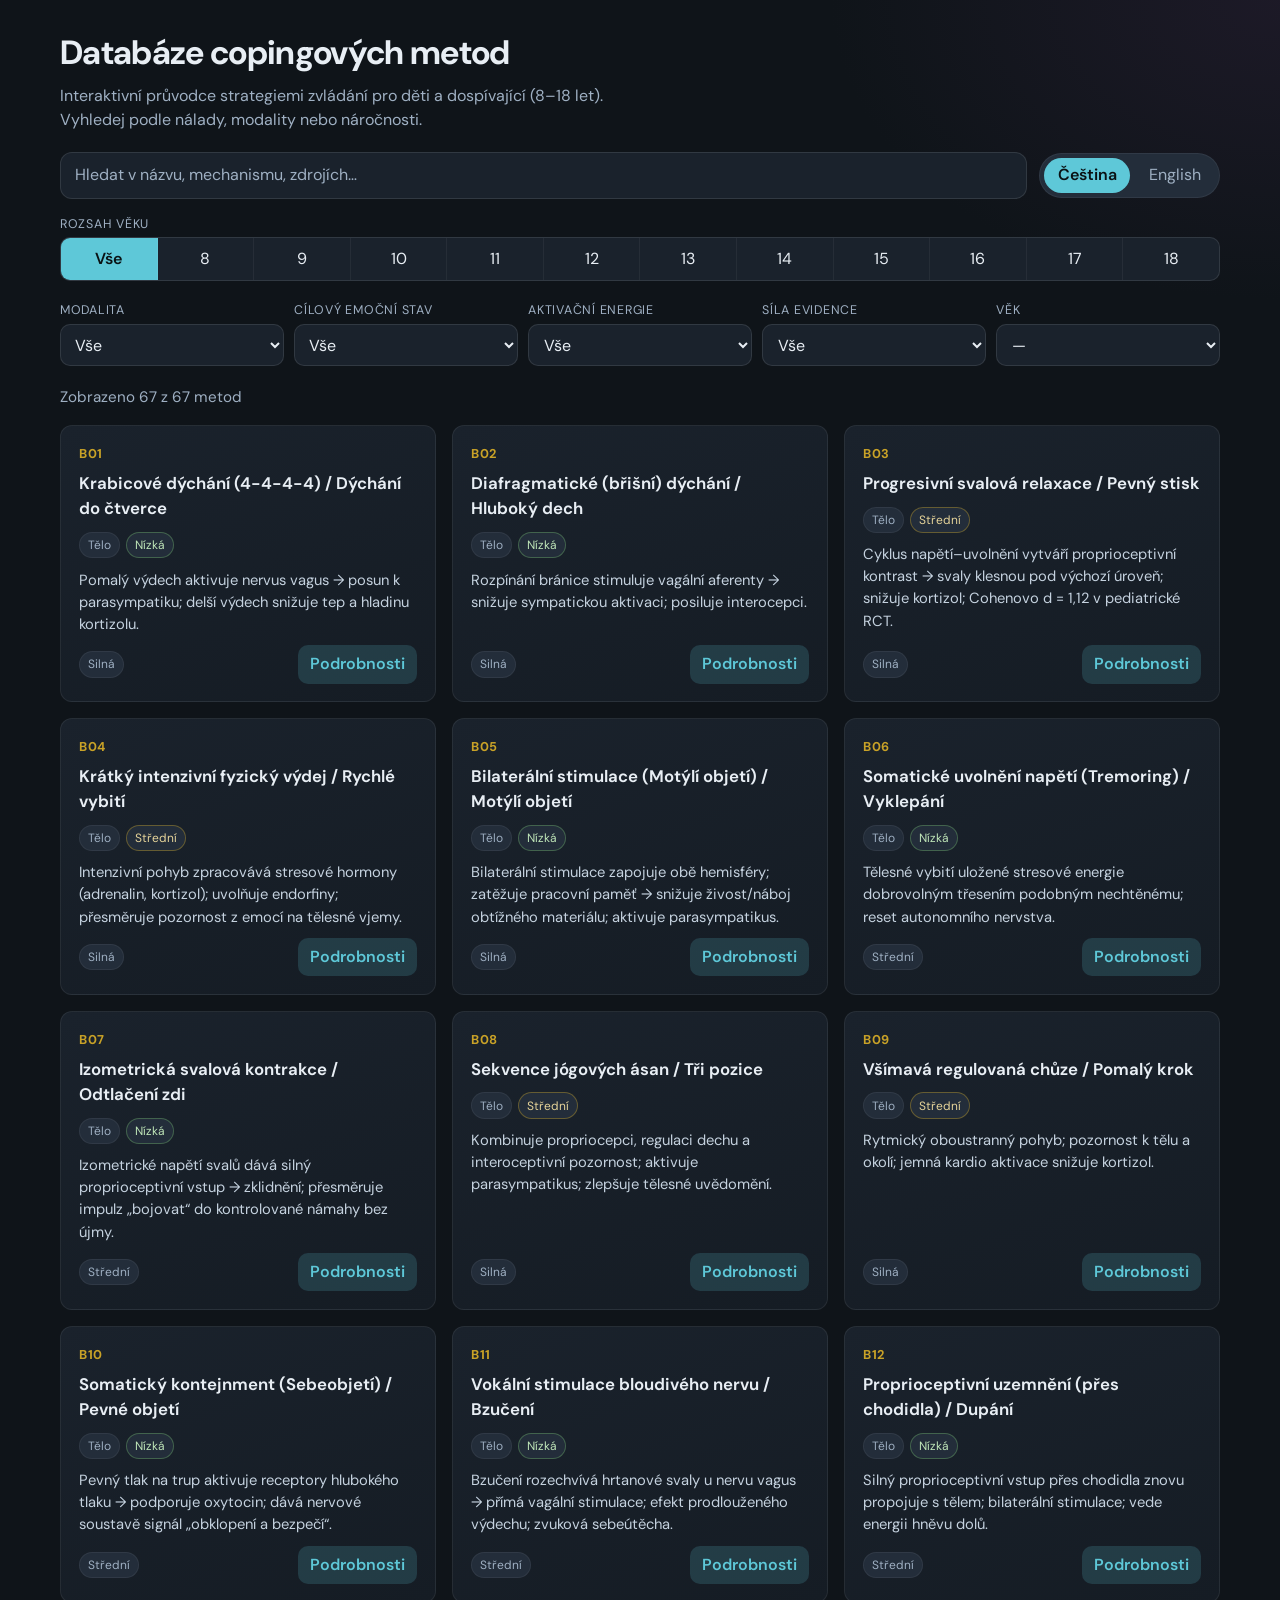
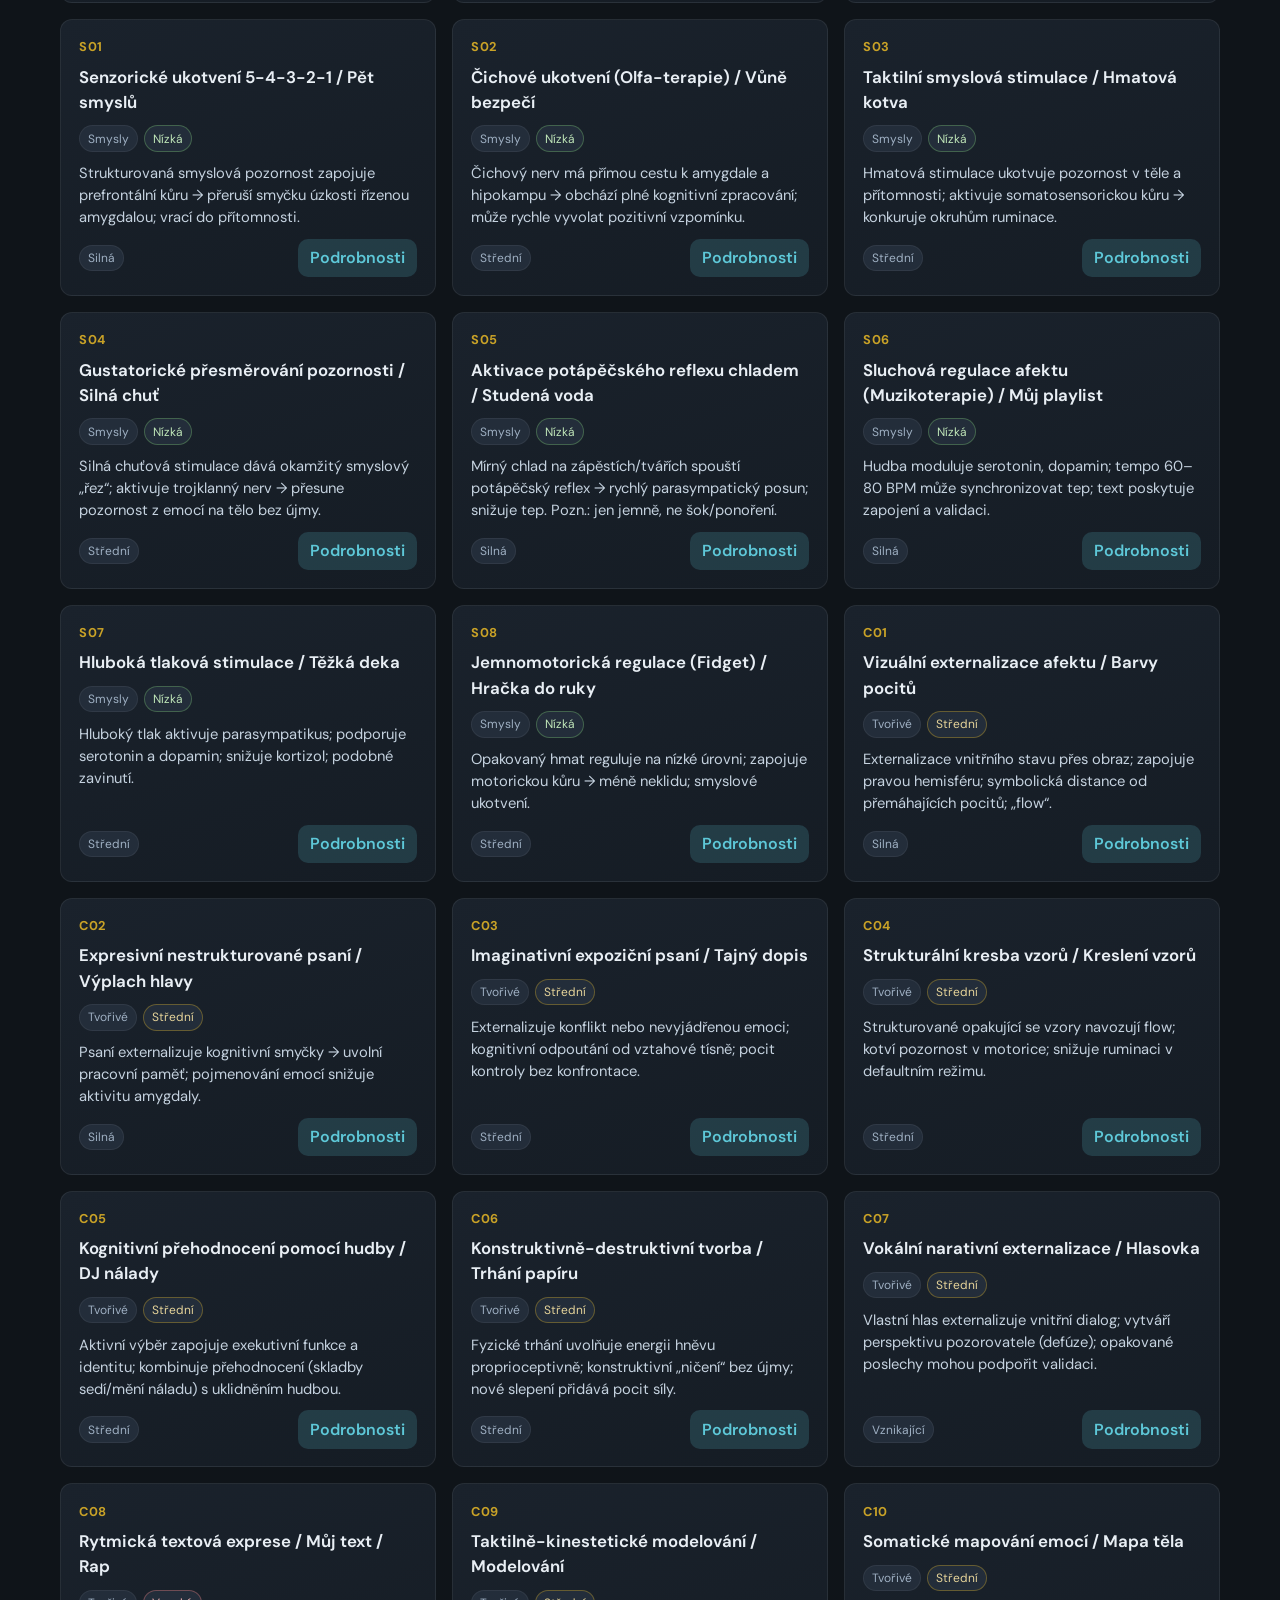
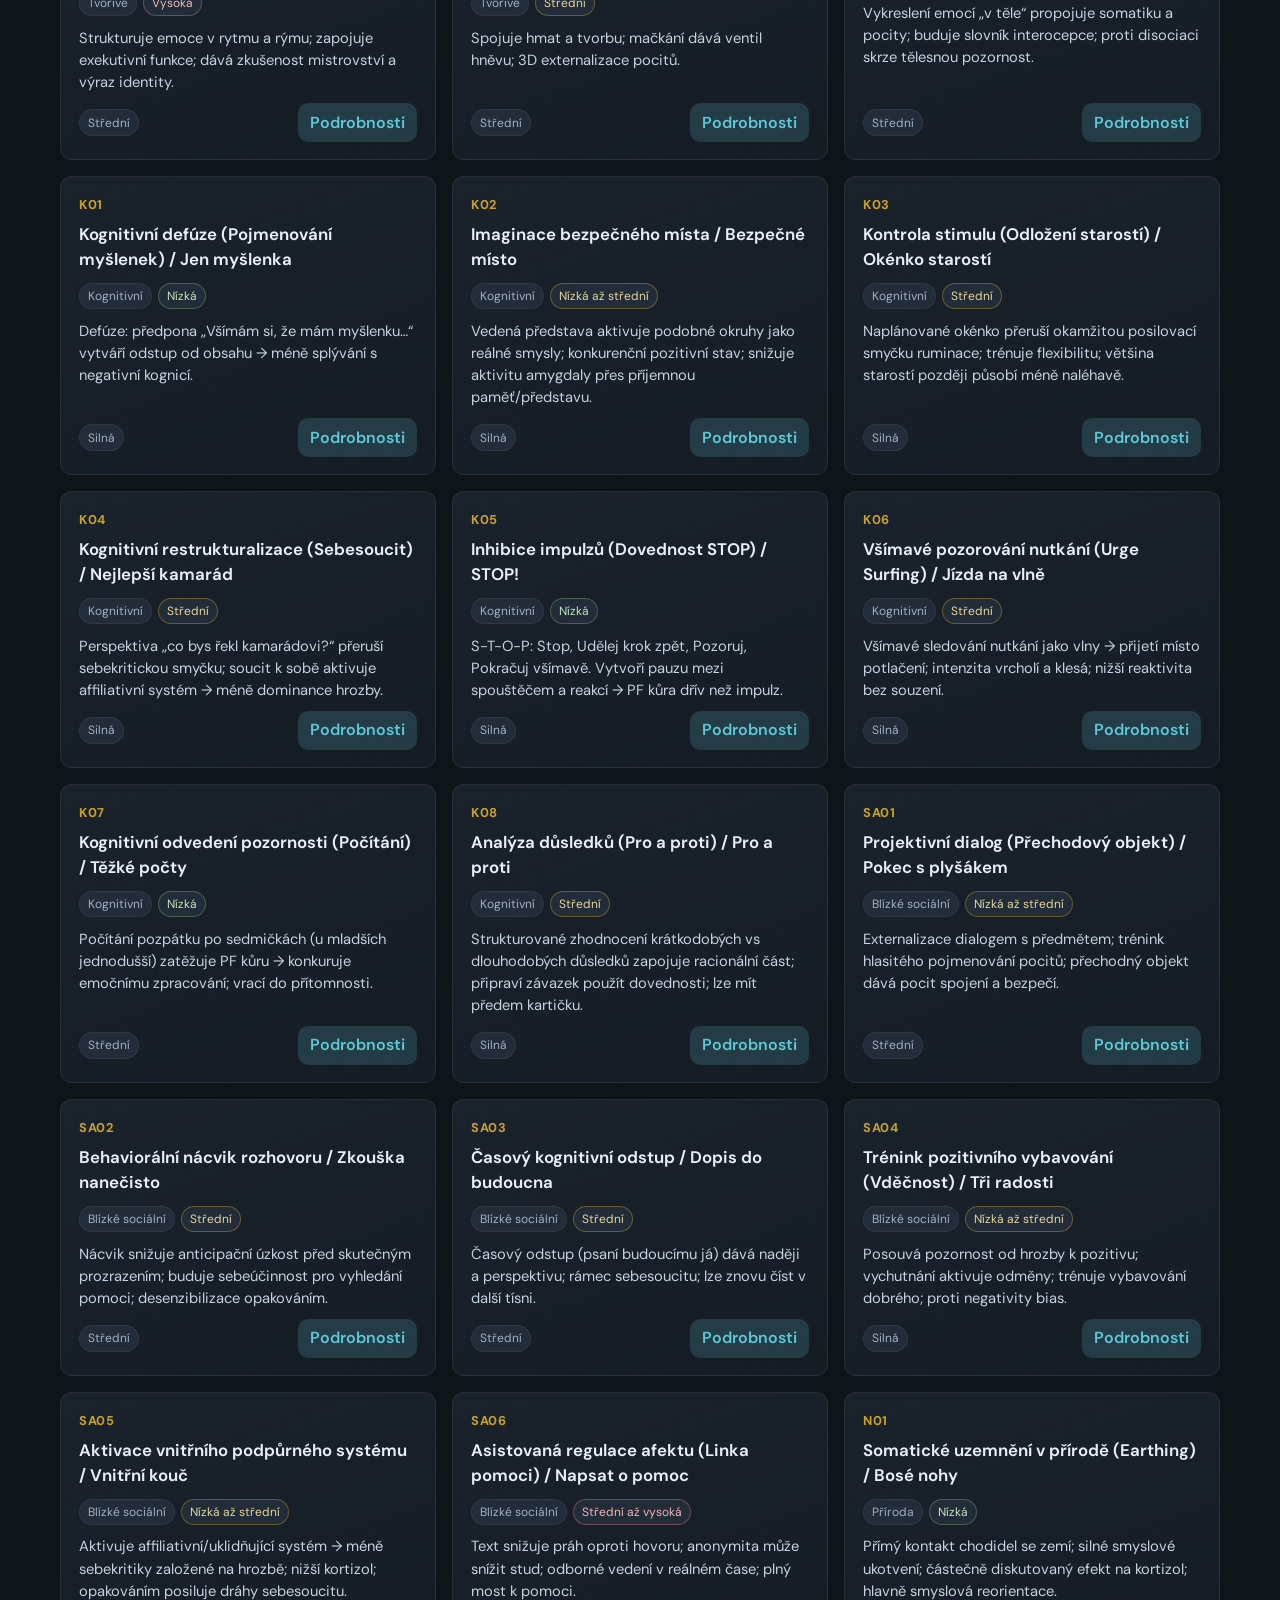
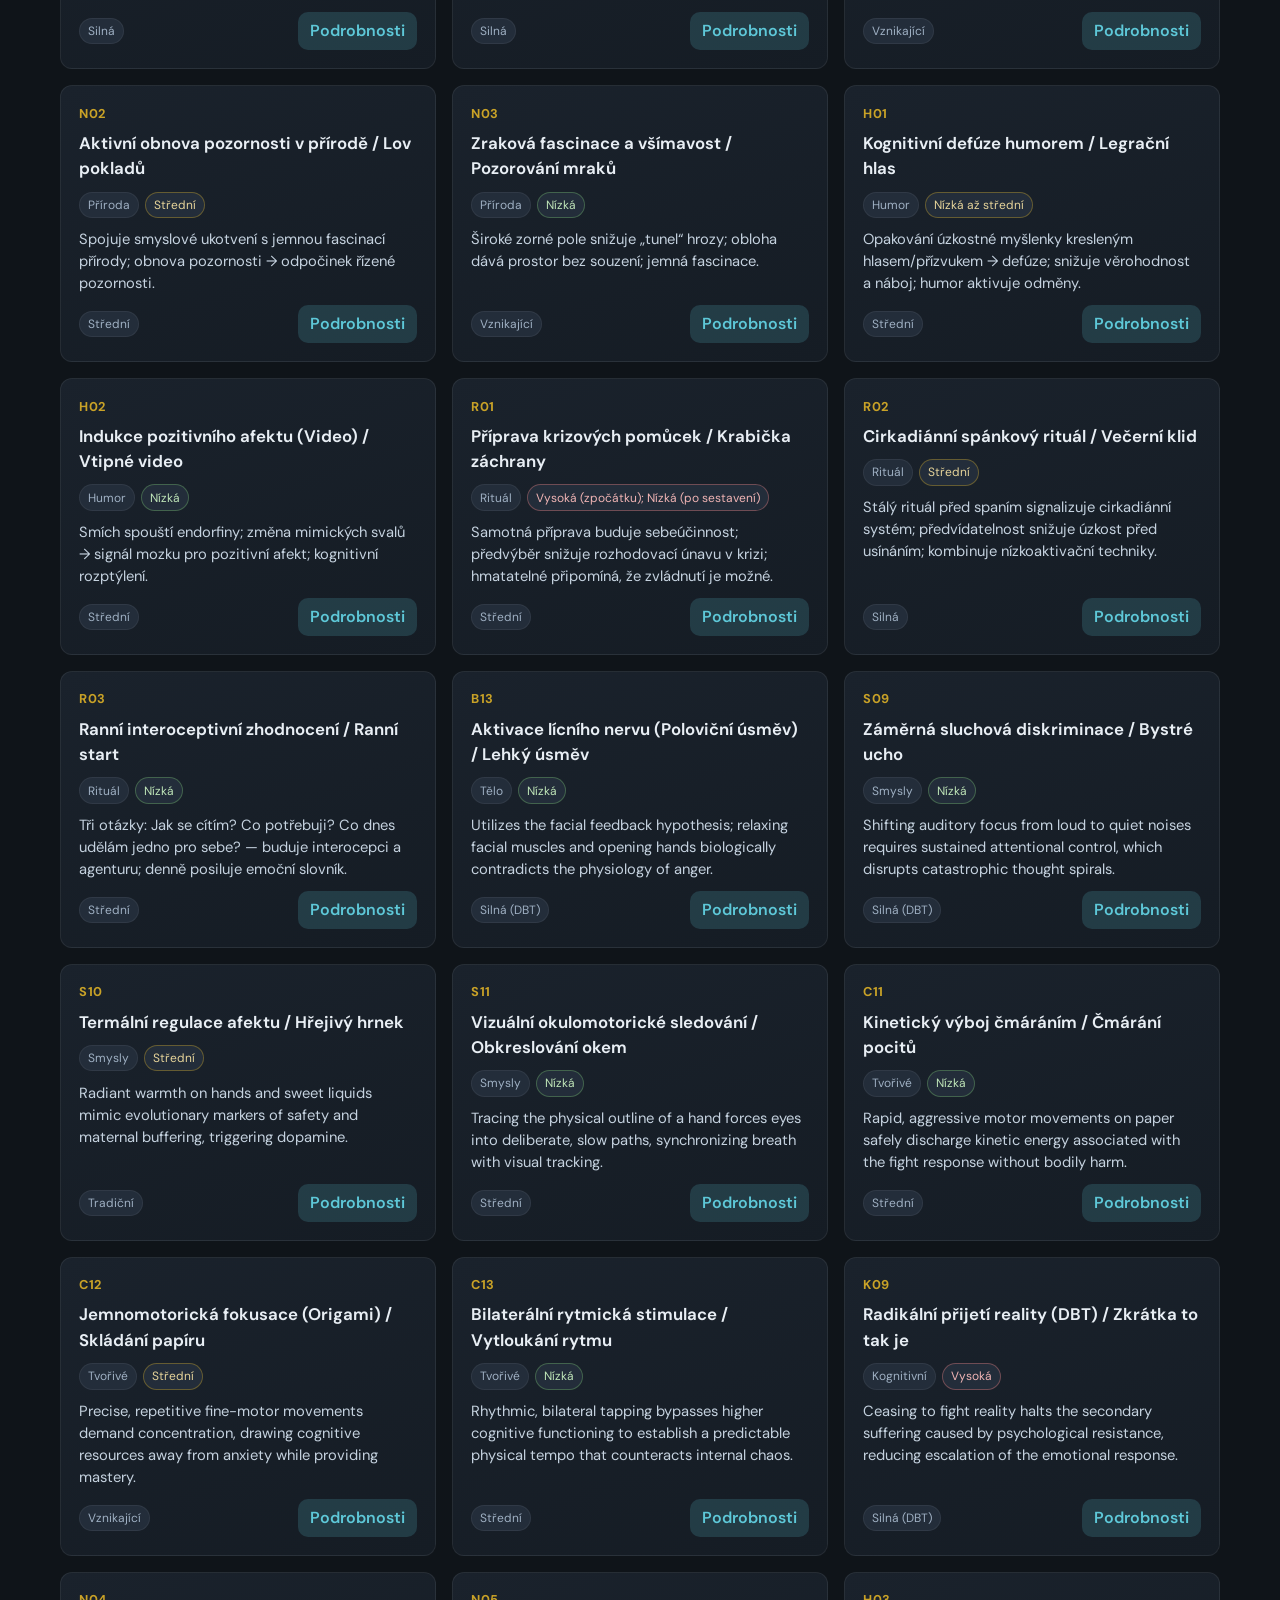
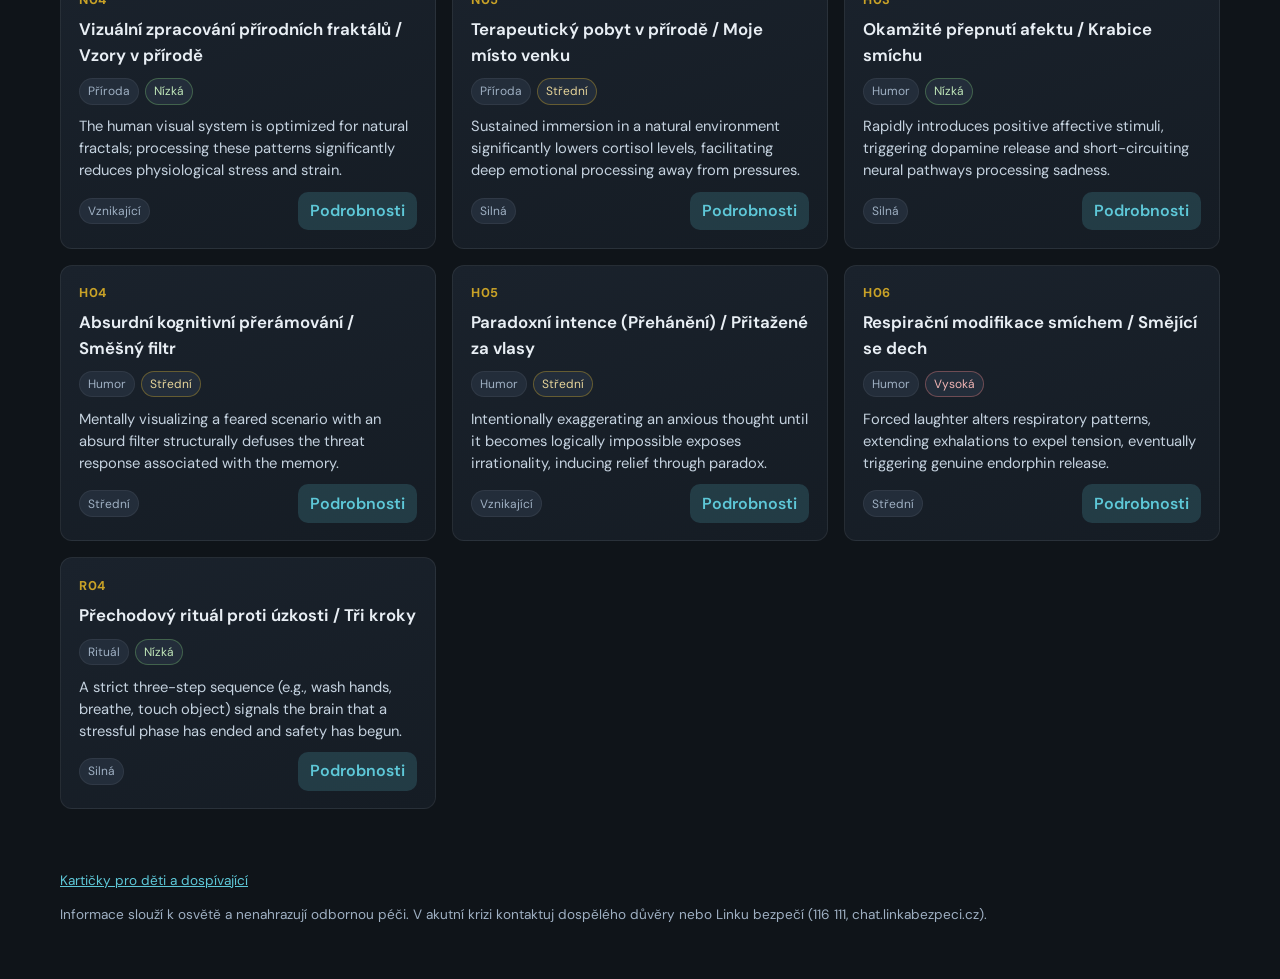
==== index.html @ a312d507 "Add root index redirect to web/ for GitHub Pages" ====
<!DOCTYPE html>
<html lang="cs">
  <head>
    <meta charset="utf-8" />
    <meta name="viewport" content="width=device-width, initial-scale=1" />
    <meta http-equiv="refresh" content="0; url=web/" />
    <title>Přesměrování…</title>
    <script>
      location.replace("web/" + location.search + location.hash);
    </script>
  </head>
  <body>
    <p>
      Pokud se stránka nepřesměruje,
      <a href="web/">pokračuj sem</a>.
    </p>
  </body>
</html>
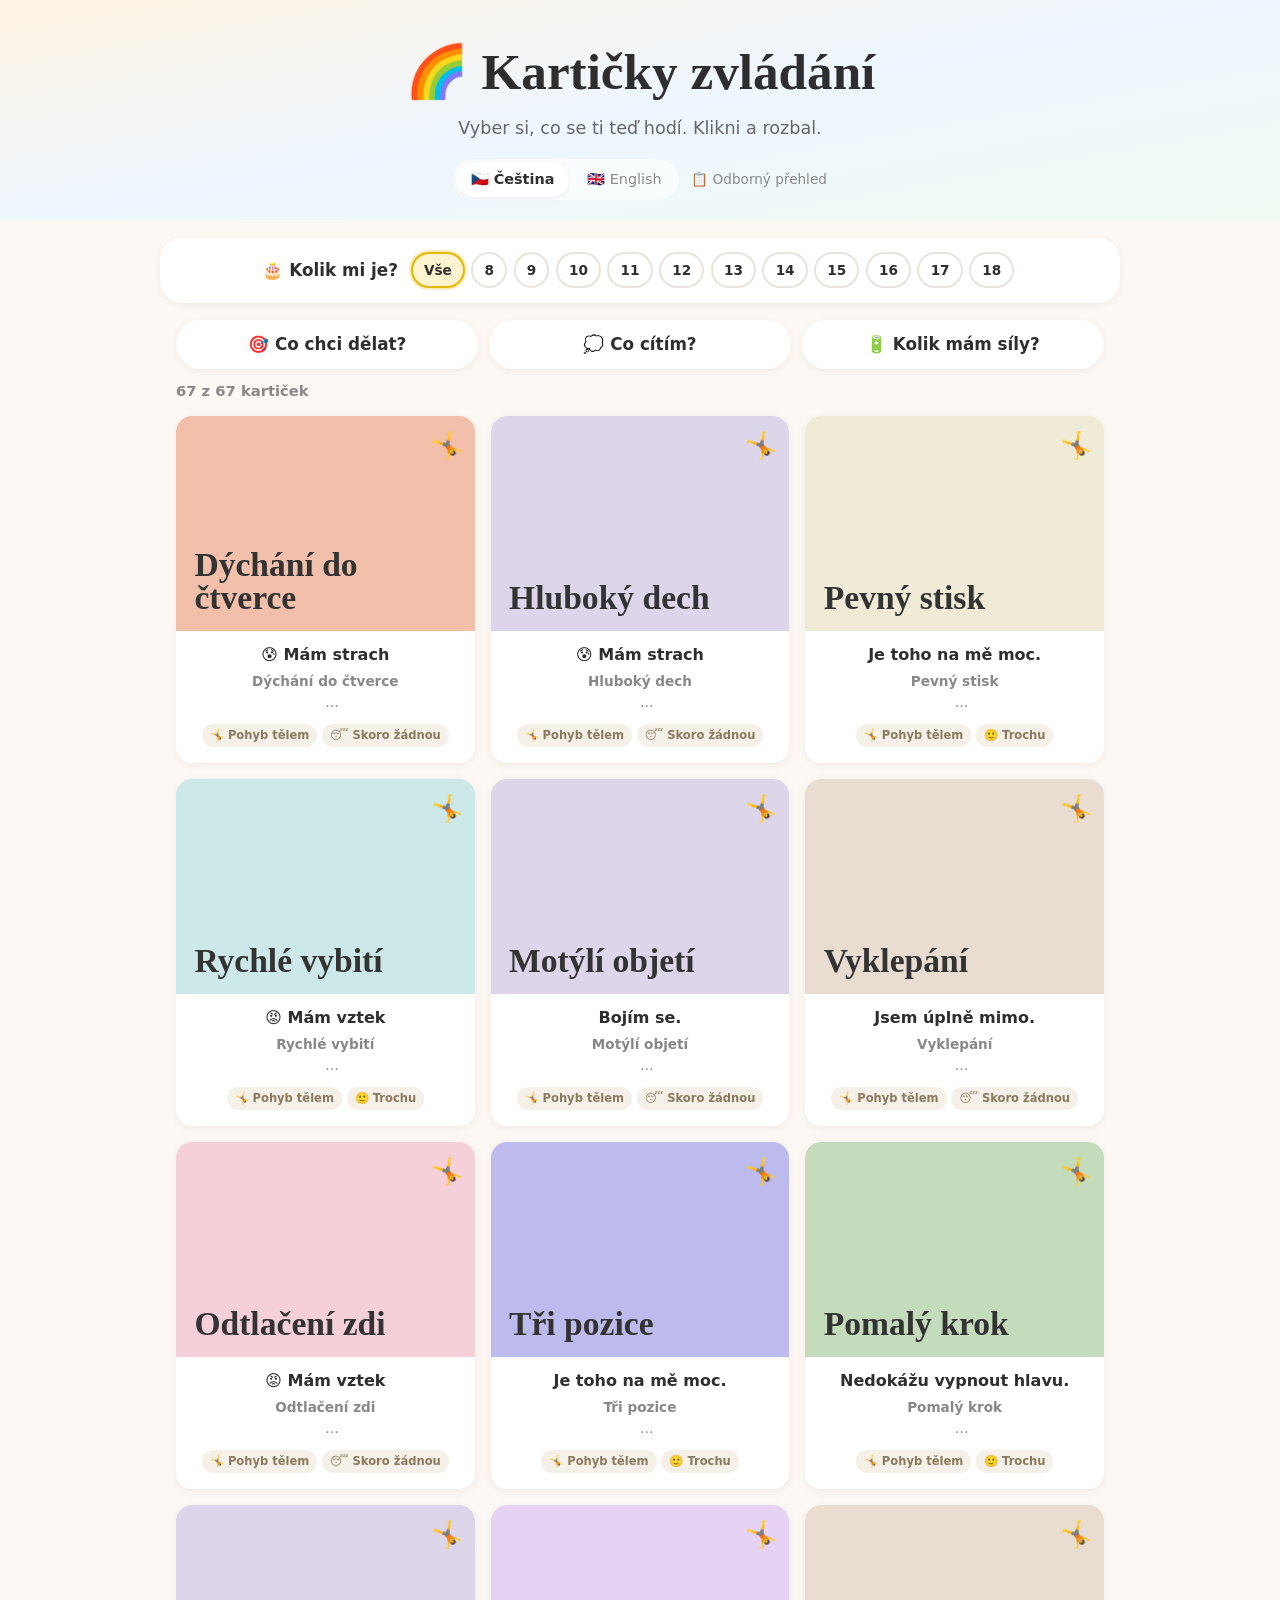
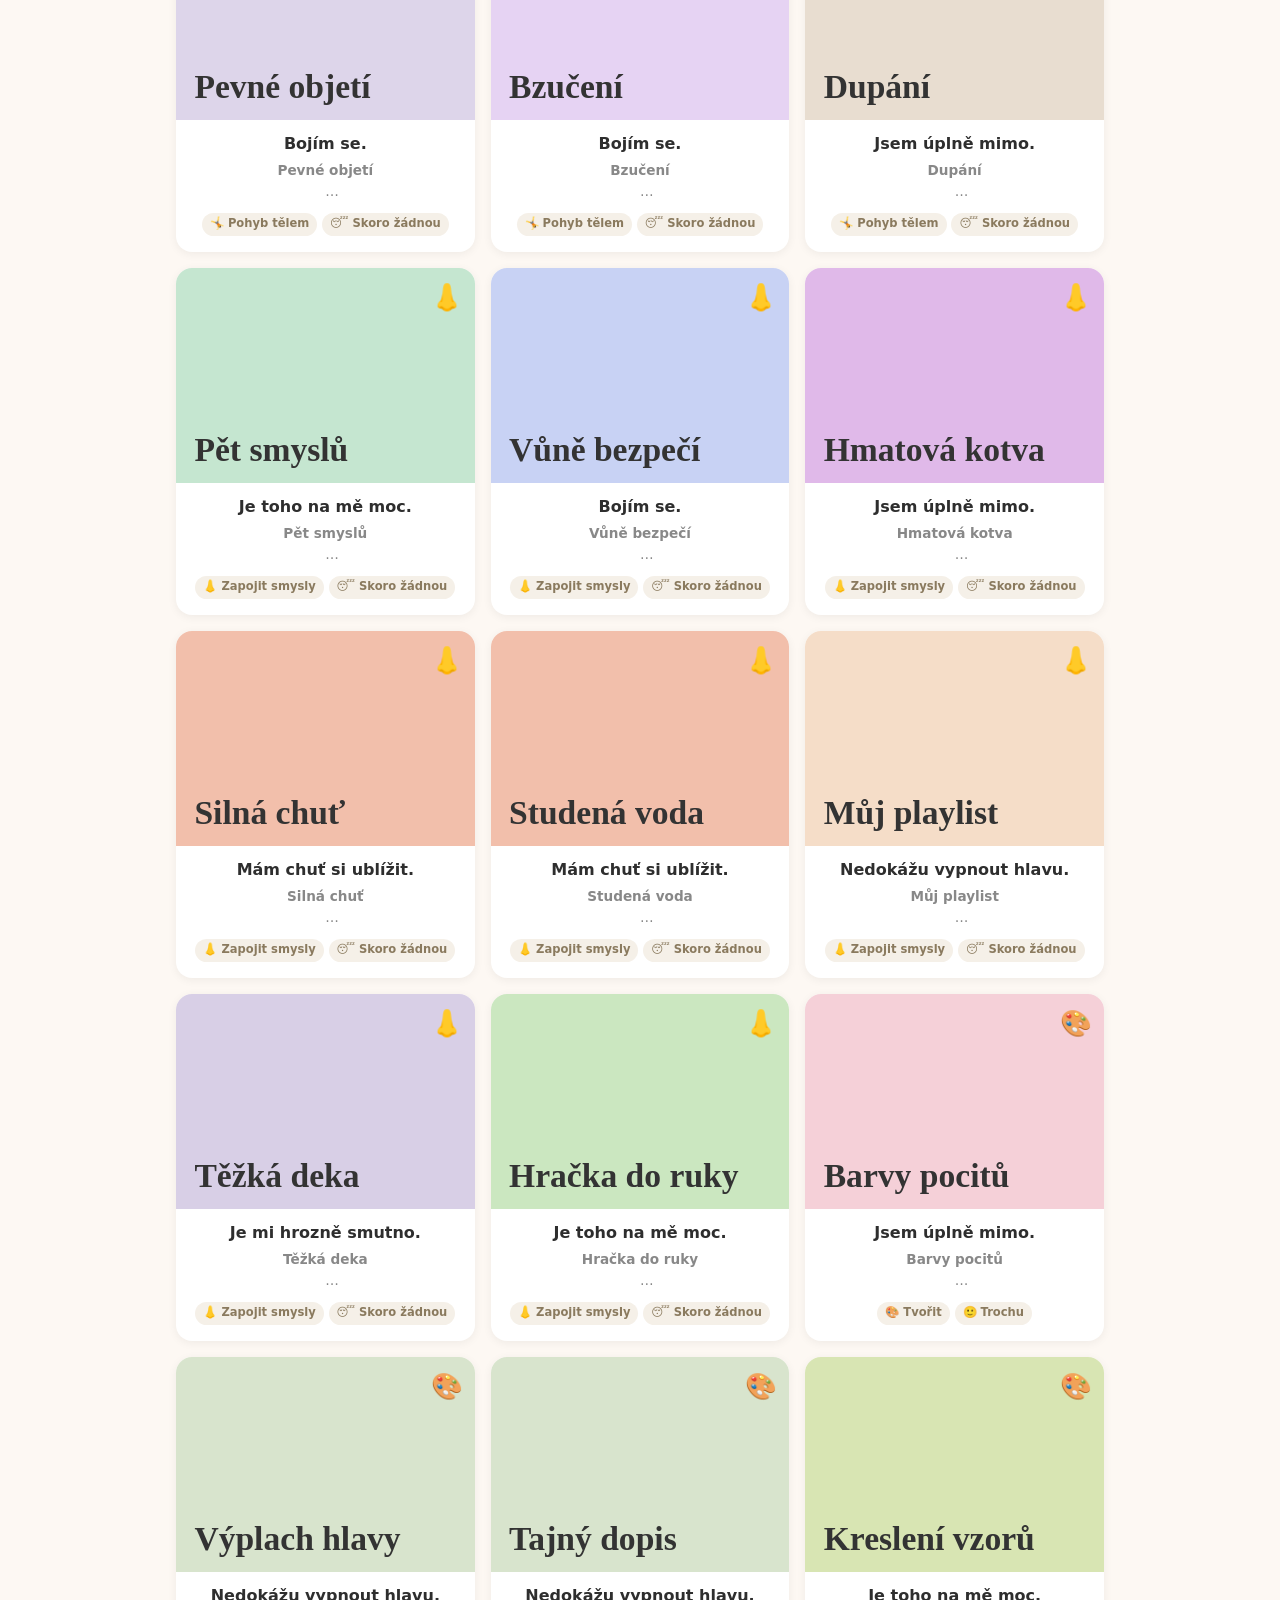
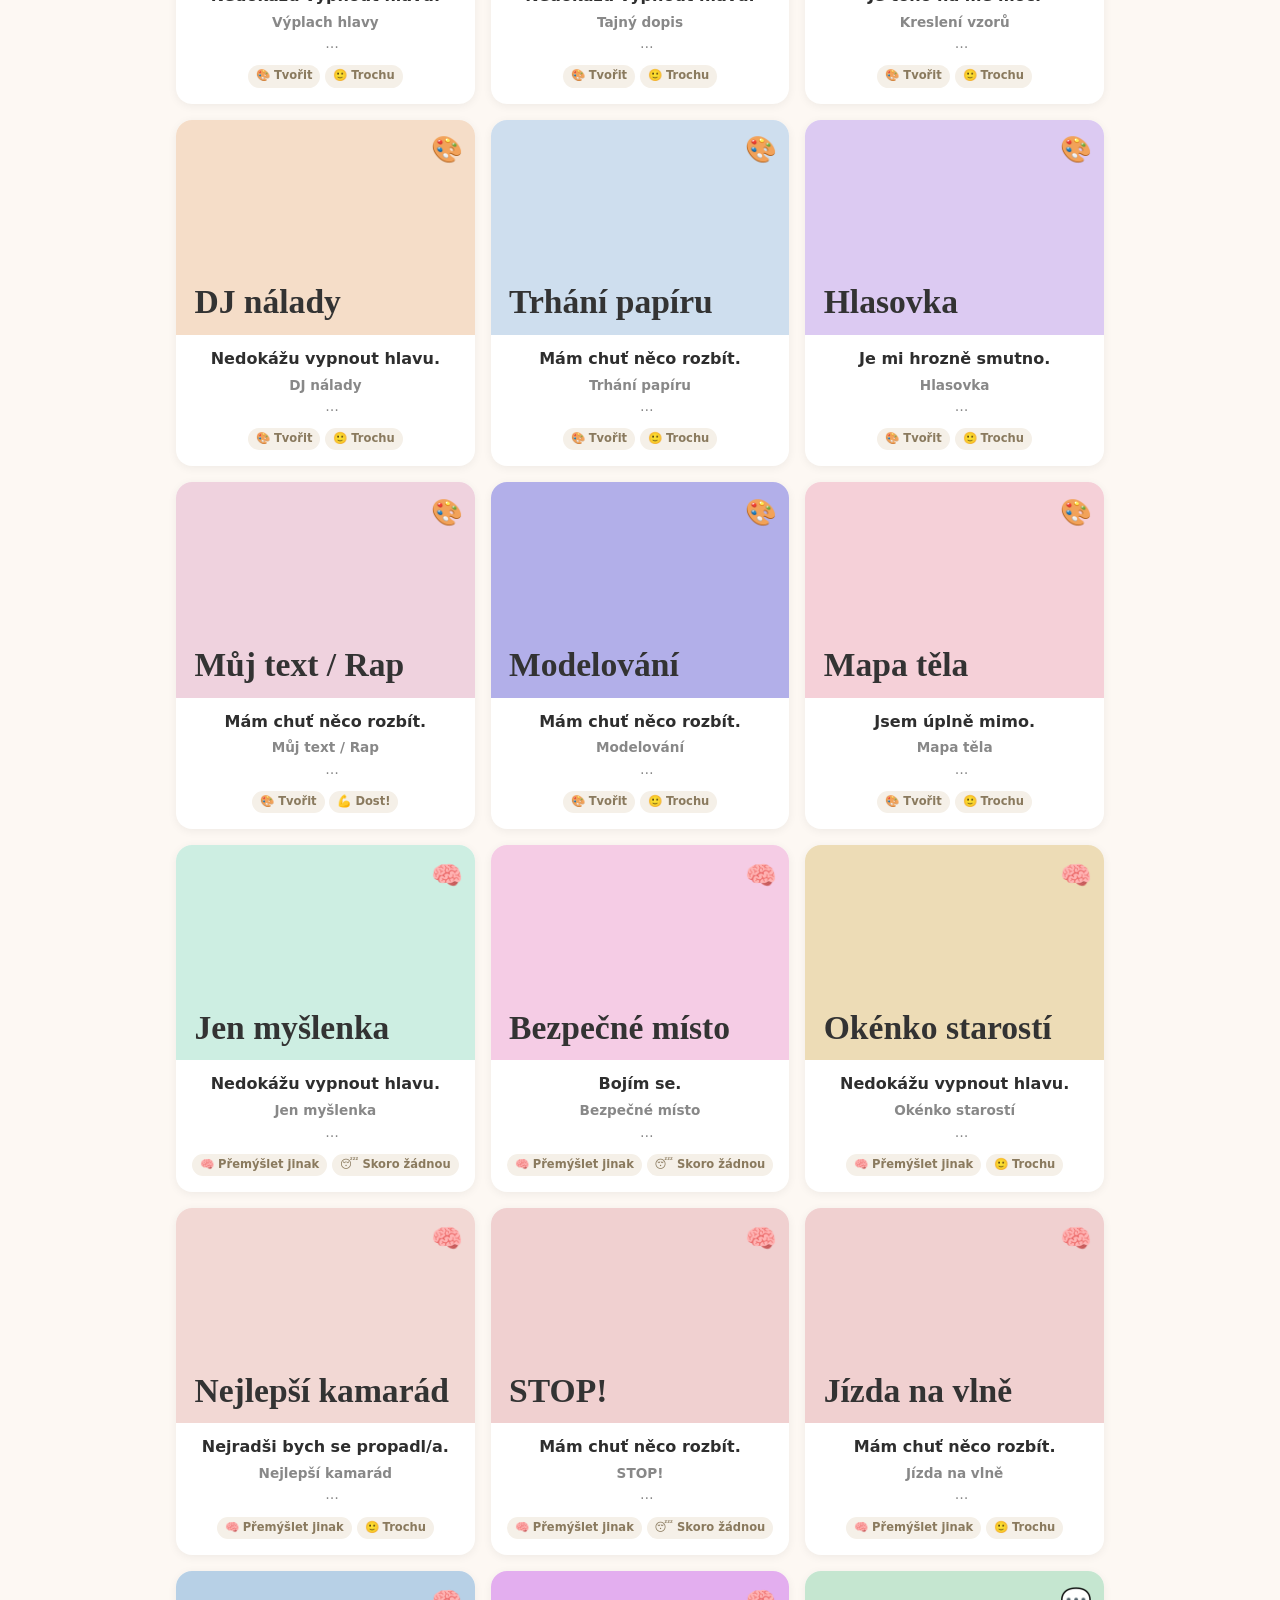
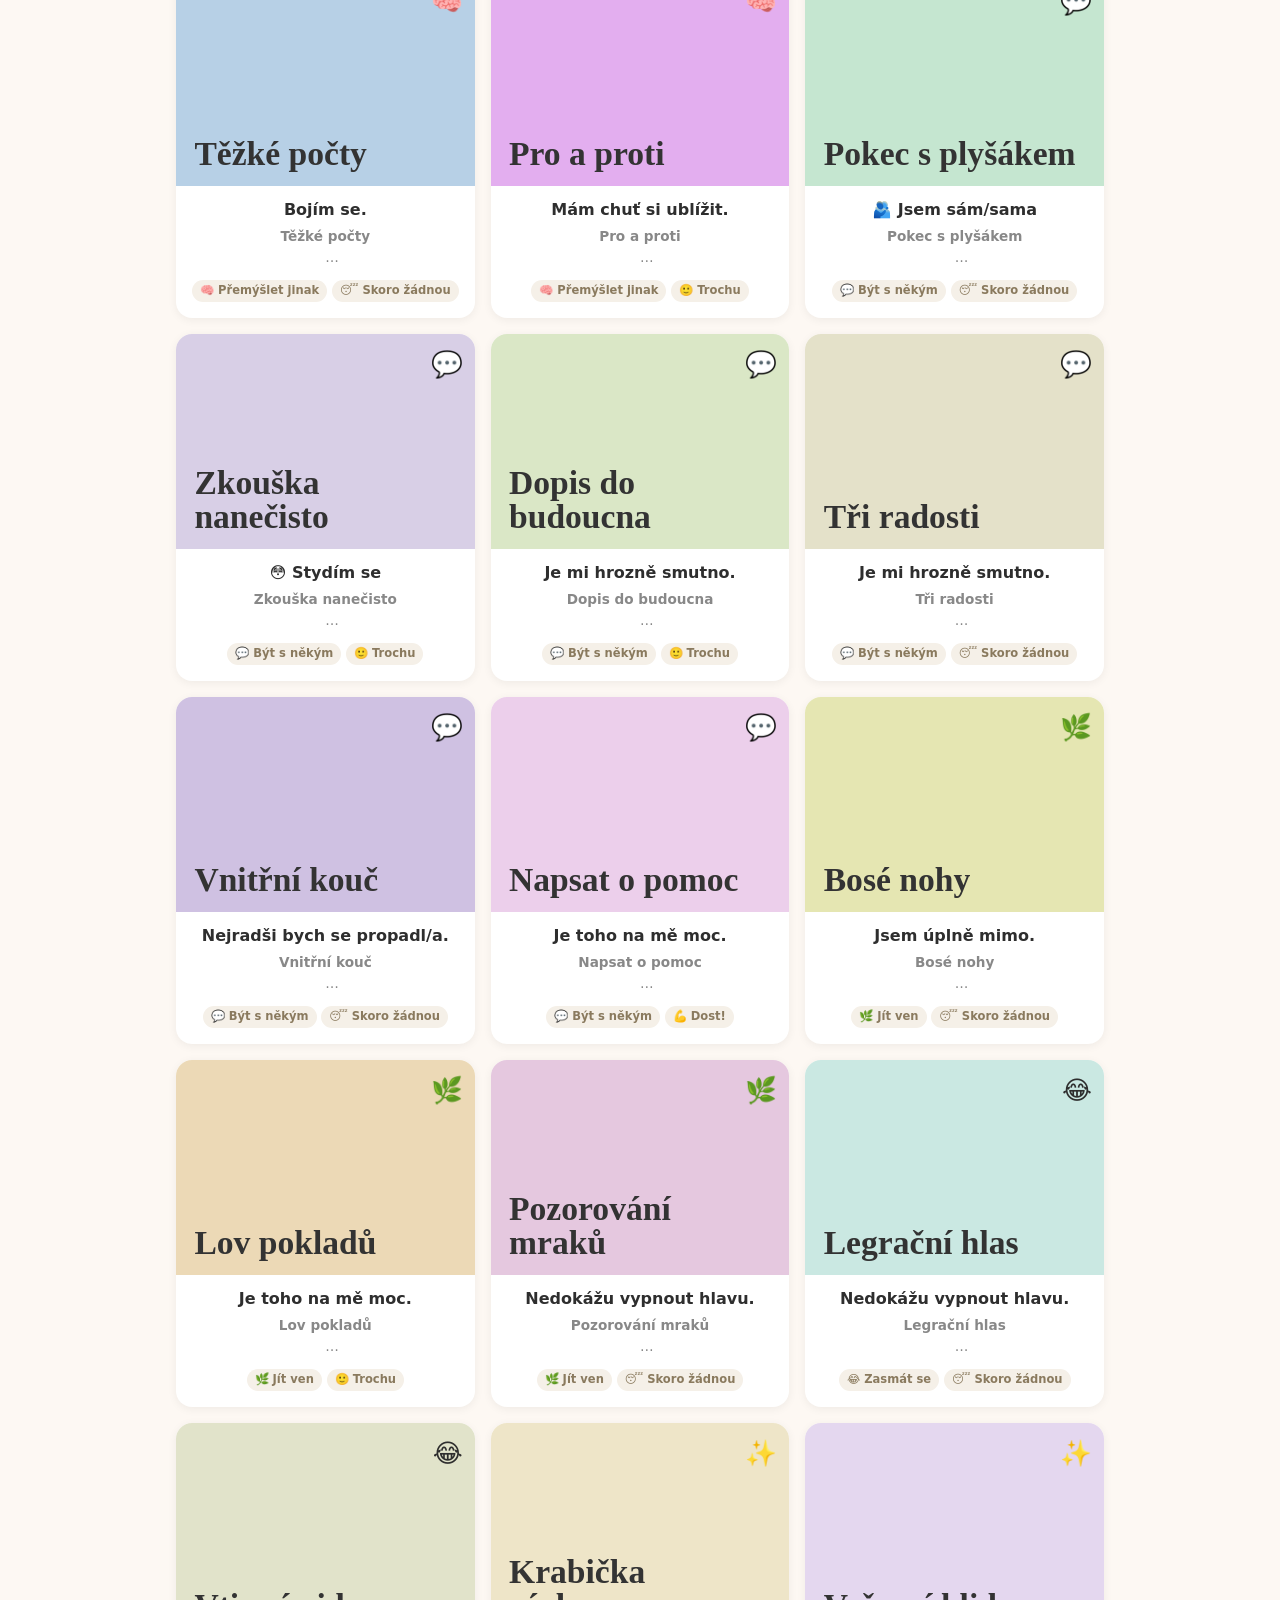
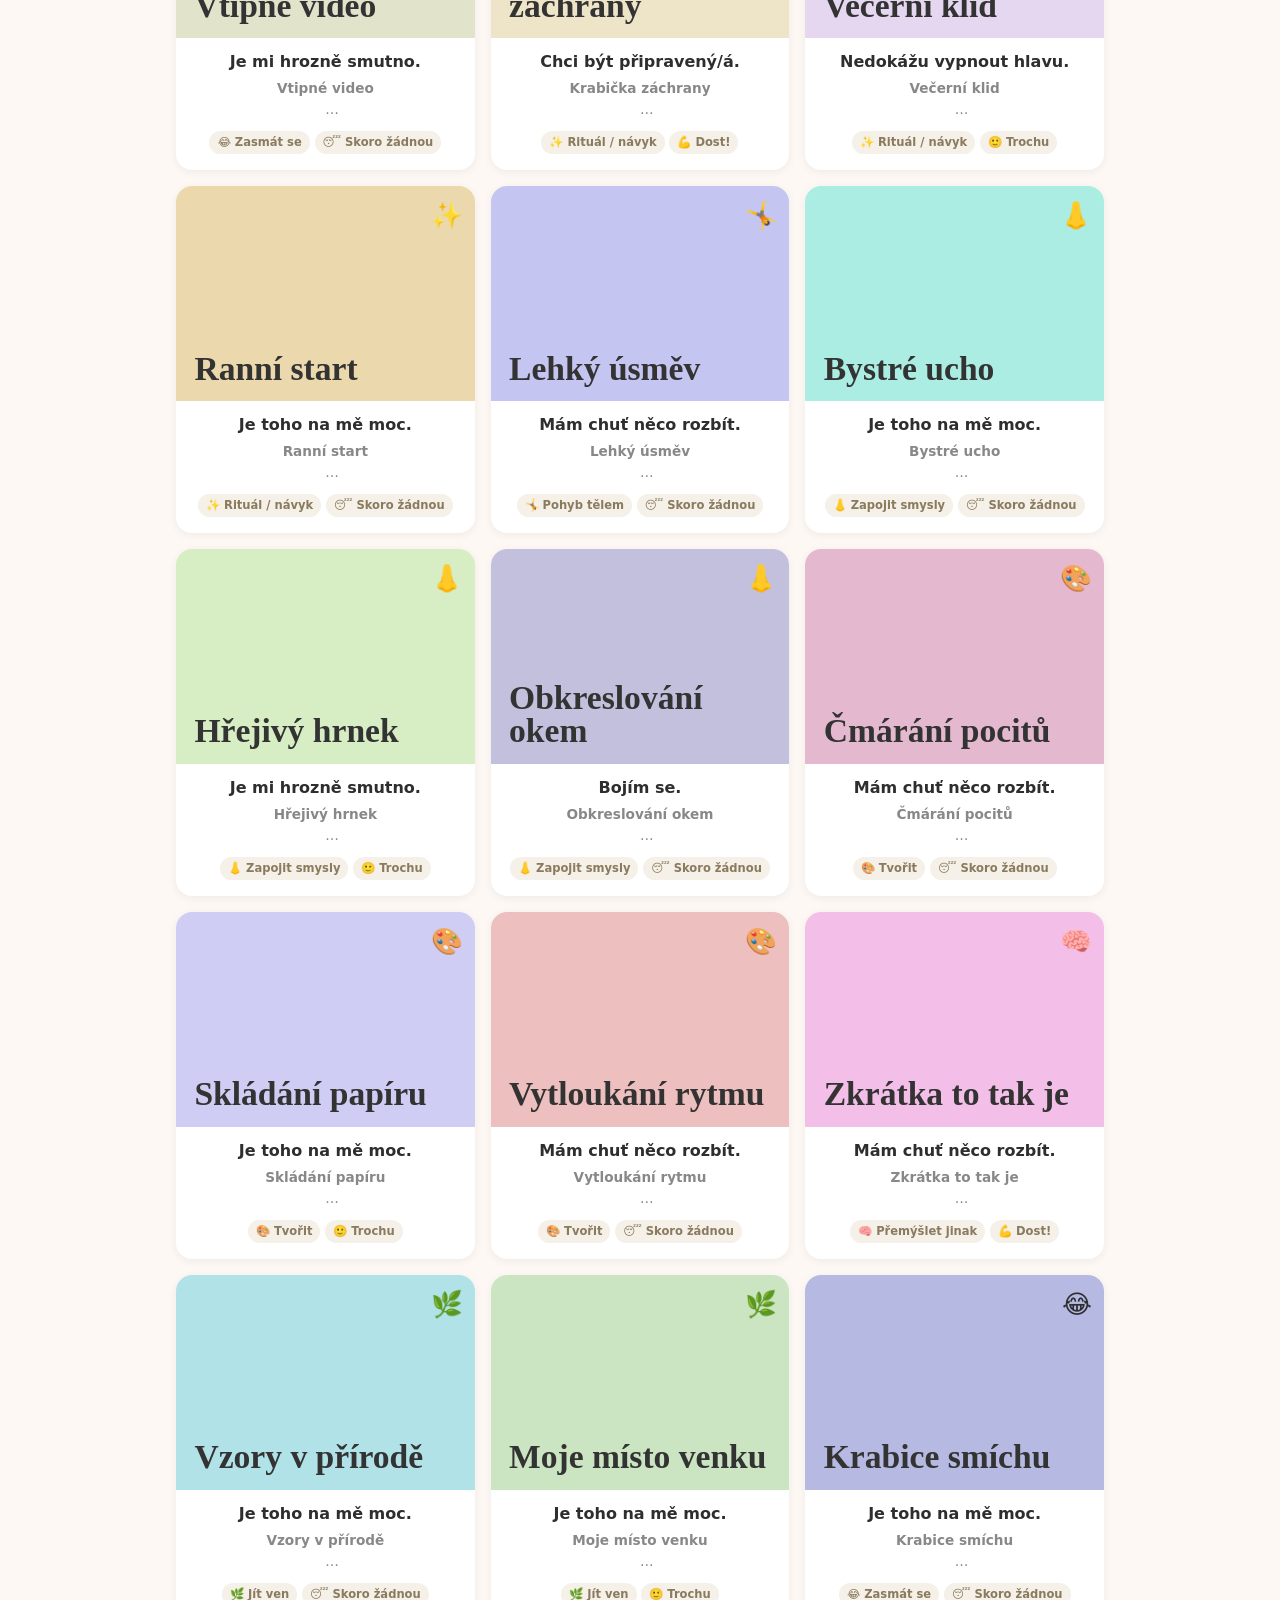
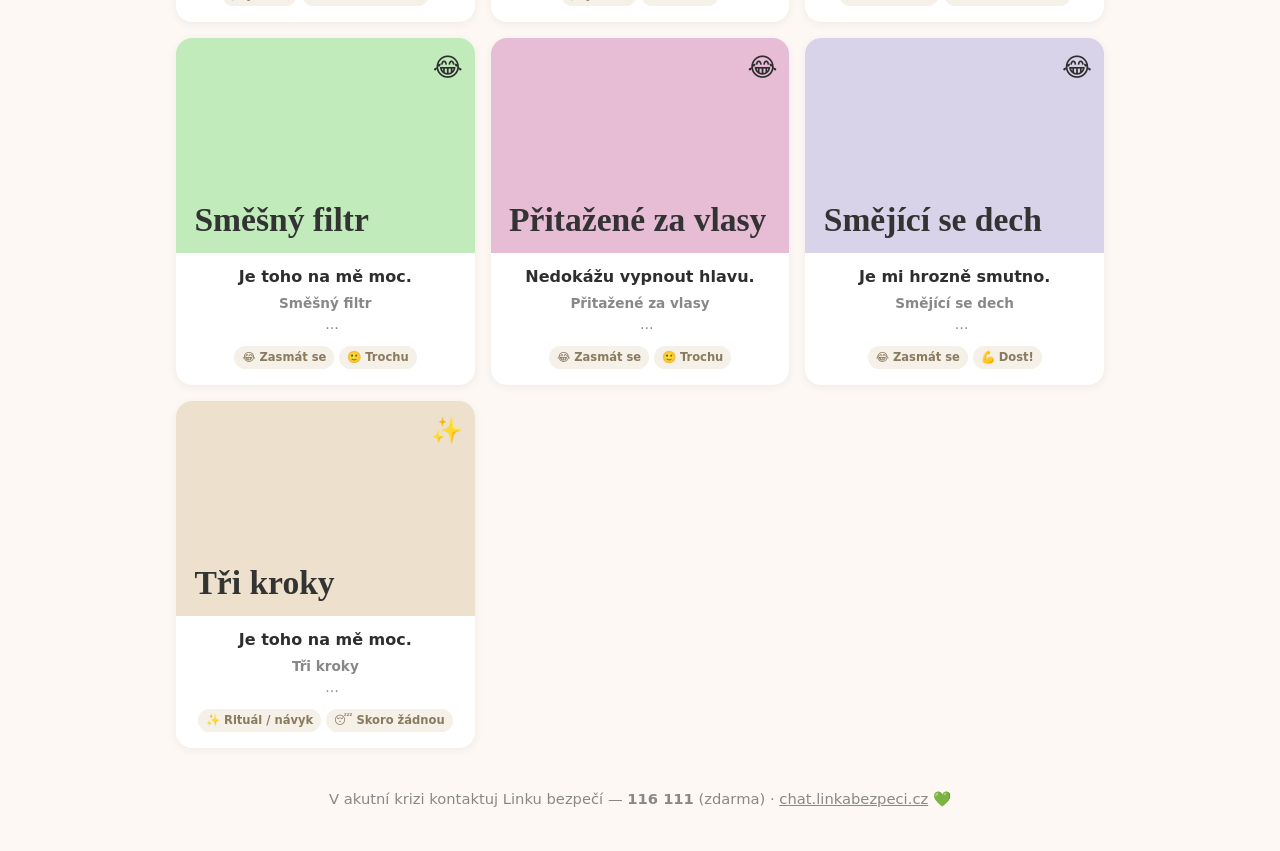
==== commit 66d9e160: "Default site entry to kids cards; add pro header link to kids view" ====
--- a/index.html
+++ b/index.html
@@ -3,16 +3,16 @@
   <head>
     <meta charset="utf-8" />
     <meta name="viewport" content="width=device-width, initial-scale=1" />
-    <meta http-equiv="refresh" content="0; url=web/" />
+    <meta http-equiv="refresh" content="0; url=web/kids.html" />
     <title>Přesměrování…</title>
     <script>
-      location.replace("web/" + location.search + location.hash);
+      location.replace("web/kids.html" + location.search + location.hash);
     </script>
   </head>
   <body>
     <p>
       Pokud se stránka nepřesměruje,
-      <a href="web/">pokračuj sem</a>.
+      <a href="web/kids.html">pokračuj sem</a>.
     </p>
   </body>
 </html>
